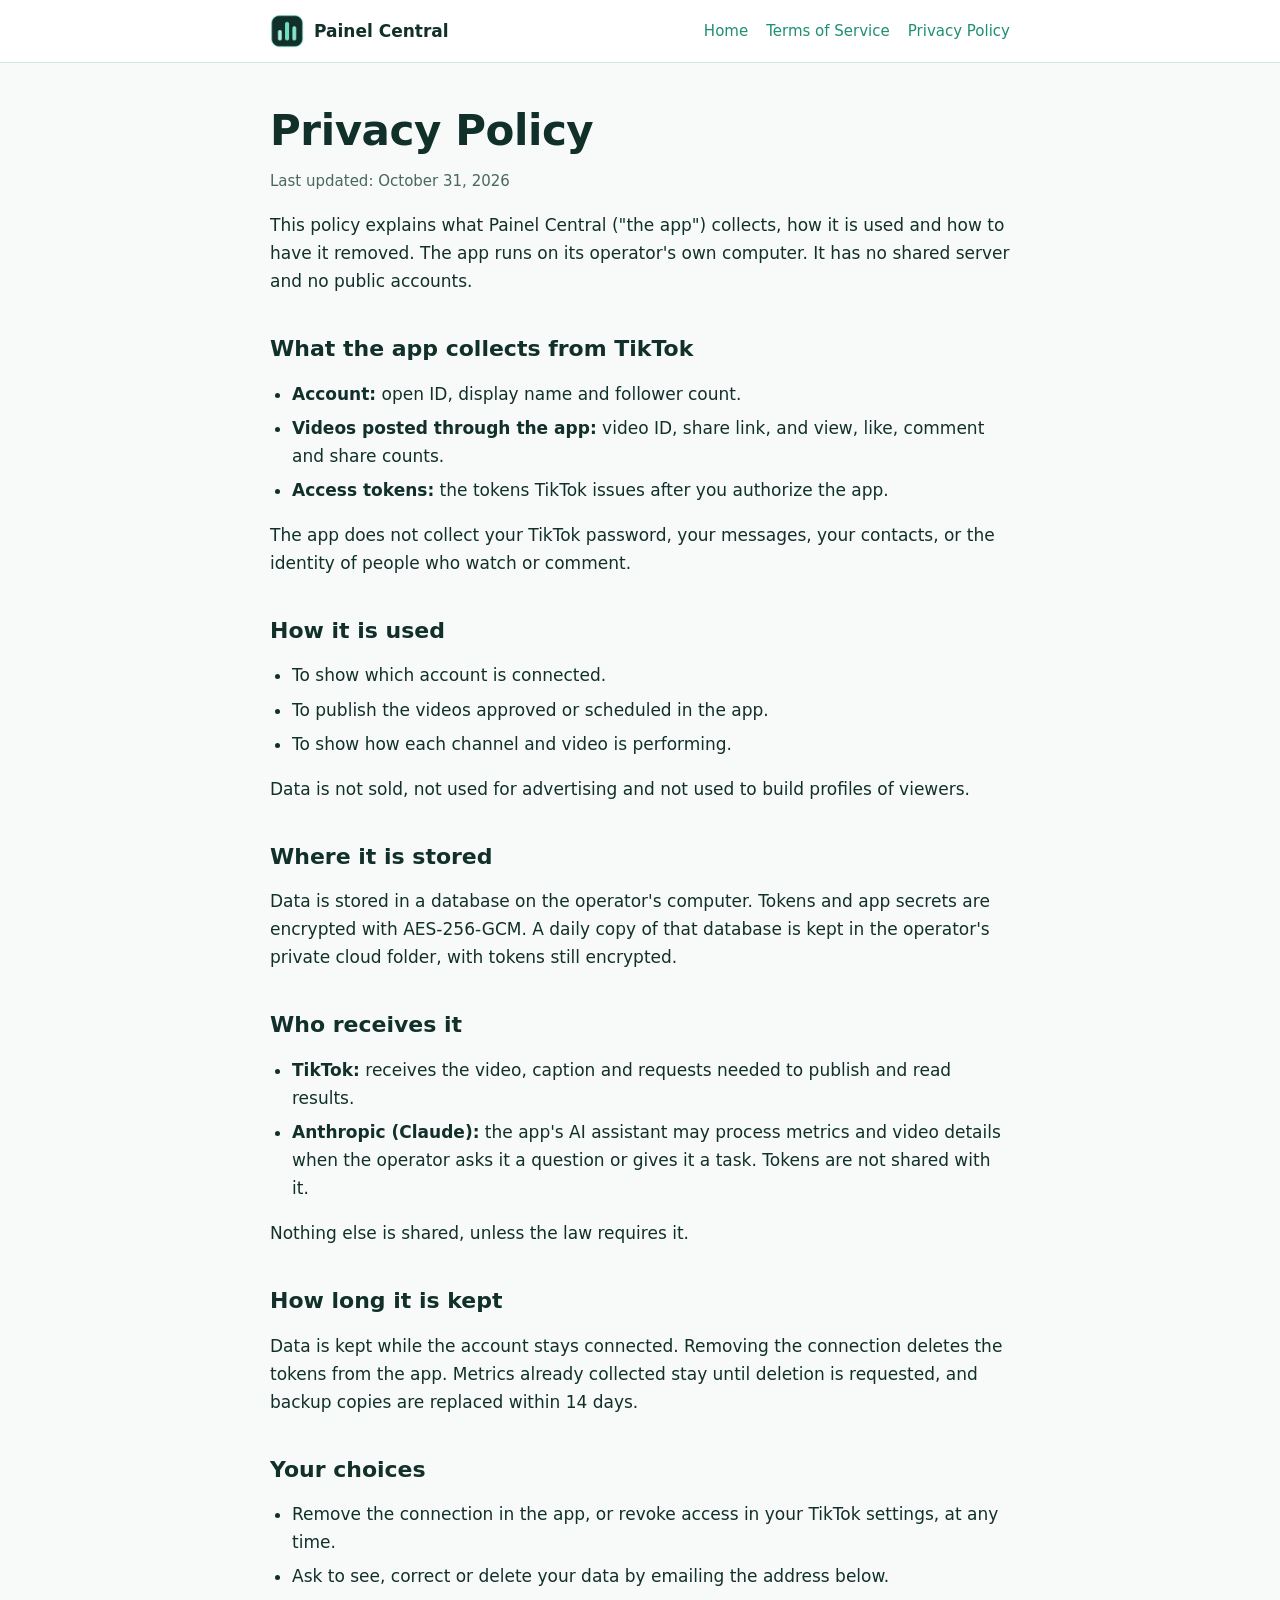
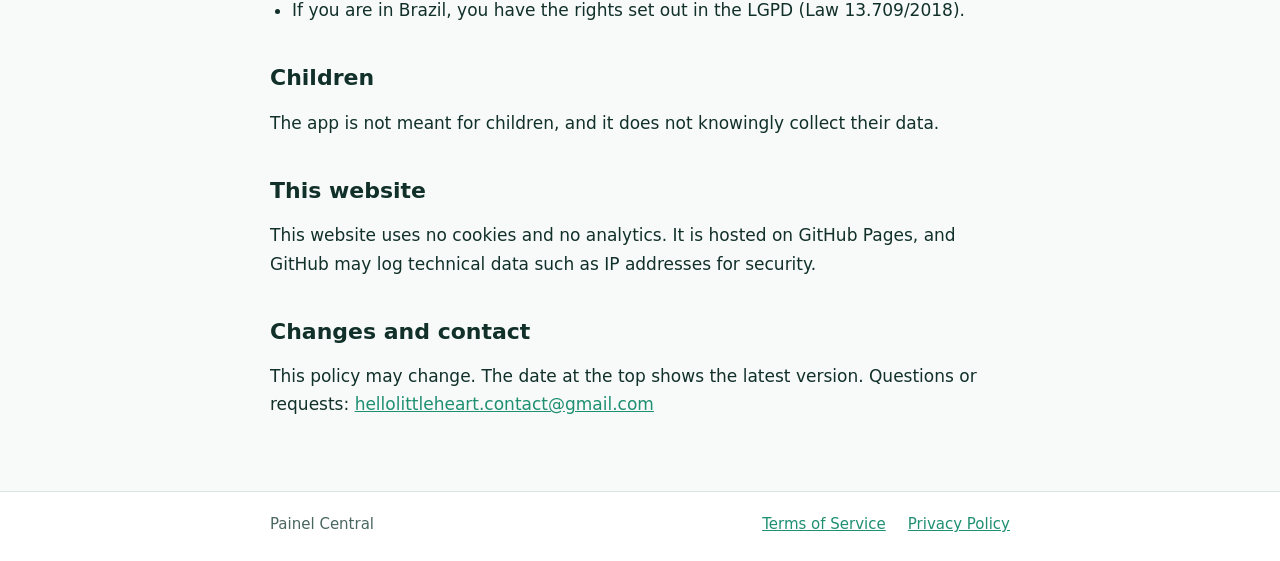
==== privacy.html @ 234d08e9 "Site publico do Painel Central: inicio, Termos e Privacidade Co-Authored-By: Claude Opus 5.5 <norepl" ====
<!doctype html>
<html lang="en">
<head>
  <meta charset="utf-8">
  <meta name="viewport" content="width=device-width, initial-scale=1">
  <title>Privacy Policy</title>
  <meta name="description" content="Privacy Policy for Painel Central.">
  <link rel="icon" href="icon.png">
  <link rel="stylesheet" href="style.css">
</head>
<body>
  <header>
    <div class="miolo">
      <a class="marca" href="index.html"><img src="icon.png" alt=""> Painel Central</a>
      <nav>
        <a href="index.html">Home</a>
        <a href="terms.html">Terms of Service</a>
        <a href="privacy.html">Privacy Policy</a>
      </nav>
    </div>
  </header>

  <main class="miolo">
    <h1>Privacy Policy</h1>
    <p class="data">Last updated: October 31, 2026</p>
    <p>This policy explains what Painel Central ("the app") collects, how it is used and how to have it removed. The app runs on its operator's own computer. It has no shared server and no public accounts.</p>

    <h2>What the app collects from TikTok</h2>
    <ul>
      <li><strong>Account:</strong> open ID, display name and follower count.</li>
      <li><strong>Videos posted through the app:</strong> video ID, share link, and view, like, comment and share counts.</li>
      <li><strong>Access tokens:</strong> the tokens TikTok issues after you authorize the app.</li>
    </ul>
    <p>The app does not collect your TikTok password, your messages, your contacts, or the identity of people who watch or comment.</p>

    <h2>How it is used</h2>
    <ul>
      <li>To show which account is connected.</li>
      <li>To publish the videos approved or scheduled in the app.</li>
      <li>To show how each channel and video is performing.</li>
    </ul>
    <p>Data is not sold, not used for advertising and not used to build profiles of viewers.</p>

    <h2>Where it is stored</h2>
    <p>Data is stored in a database on the operator's computer. Tokens and app secrets are encrypted with AES-256-GCM. A daily copy of that database is kept in the operator's private cloud folder, with tokens still encrypted.</p>

    <h2>Who receives it</h2>
    <ul>
      <li><strong>TikTok:</strong> receives the video, caption and requests needed to publish and read results.</li>
      <li><strong>Anthropic (Claude):</strong> the app's AI assistant may process metrics and video details when the operator asks it a question or gives it a task. Tokens are not shared with it.</li>
    </ul>
    <p>Nothing else is shared, unless the law requires it.</p>

    <h2>How long it is kept</h2>
    <p>Data is kept while the account stays connected. Removing the connection deletes the tokens from the app. Metrics already collected stay until deletion is requested, and backup copies are replaced within 14 days.</p>

    <h2>Your choices</h2>
    <ul>
      <li>Remove the connection in the app, or revoke access in your TikTok settings, at any time.</li>
      <li>Ask to see, correct or delete your data by emailing the address below.</li>
      <li>If you are in Brazil, you have the rights set out in the LGPD (Law 13.709/2018).</li>
    </ul>

    <h2>Children</h2>
    <p>The app is not meant for children, and it does not knowingly collect their data.</p>

    <h2>This website</h2>
    <p>This website uses no cookies and no analytics. It is hosted on GitHub Pages, and GitHub may log technical data such as IP addresses for security.</p>

    <h2>Changes and contact</h2>
    <p>This policy may change. The date at the top shows the latest version. Questions or requests: <a href="mailto:hellolittleheart.contact@gmail.com">hellolittleheart.contact@gmail.com</a></p>
  </main>

  <footer>
    <div class="miolo">
      <span>Painel Central</span>
      <a href="terms.html">Terms of Service</a>
      <a href="privacy.html">Privacy Policy</a>
    </div>
  </footer>
</body>
</html>
---- style.css ----
:root {
  --fundo: #f7faf8;
  --papel: #ffffff;
  --tinta: #12302a;
  --tinta-2: #4a6660;
  --linha: #d8e6e1;
  --menta: #1f8f72;
  --menta-clara: #dff5ee;
}
@media (prefers-color-scheme: dark) {
  :root {
    --fundo: #0c1f1b;
    --papel: #12302a;
    --tinta: #e6f4ef;
    --tinta-2: #a4c2ba;
    --linha: #24483f;
    --menta: #6fddbf;
    --menta-clara: #1a4238;
  }
}
* { box-sizing: border-box; }
html { -webkit-text-size-adjust: 100%; }
body {
  margin: 0;
  background: var(--fundo);
  color: var(--tinta);
  font: 17px/1.65 system-ui, -apple-system, "Segoe UI", Roboto, Arial, sans-serif;
}
a { color: var(--menta); }
.miolo { max-width: 780px; margin: 0 auto; padding: 0 20px; }

header { border-bottom: 1px solid var(--linha); background: var(--papel); }
header .miolo { display: flex; flex-wrap: wrap; align-items: center; gap: 8px 22px; padding-top: 14px; padding-bottom: 14px; }
.marca { display: flex; align-items: center; gap: 10px; margin-right: auto; color: var(--tinta); font-weight: 700; text-decoration: none; }
.marca img { width: 34px; height: 34px; }
nav { display: flex; flex-wrap: wrap; gap: 4px 18px; font-size: 15px; }
nav a { text-decoration: none; }
nav a:hover { text-decoration: underline; }

main.miolo { padding-top: 44px; padding-bottom: 56px; }
h1 { margin: 0 0 14px; font-size: clamp(30px, 6vw, 42px); line-height: 1.15; letter-spacing: -.01em; }
h2 { margin: 40px 0 8px; font-size: 22px; line-height: 1.25; }
.abertura { margin: 0; font-size: 19px; color: var(--tinta-2); }
.data { margin: 0 0 8px; font-size: 15px; color: var(--tinta-2); }
ul { padding-left: 22px; }
li { margin: 6px 0; }

.blocos { display: grid; grid-template-columns: repeat(auto-fit, minmax(280px, 1fr)); gap: 14px; margin: 18px 0 0; padding: 0; list-style: none; }
.blocos li { margin: 0; padding: 16px 18px; background: var(--papel); border: 1px solid var(--linha); border-radius: 12px; }
.blocos strong { display: block; margin-bottom: 2px; }

.aviso { margin: 22px 0 0; padding: 14px 18px; background: var(--menta-clara); border-radius: 12px; }

footer { border-top: 1px solid var(--linha); background: var(--papel); font-size: 15px; color: var(--tinta-2); }
footer .miolo { display: flex; flex-wrap: wrap; gap: 6px 22px; padding-top: 20px; padding-bottom: 24px; }
footer span { margin-right: auto; }
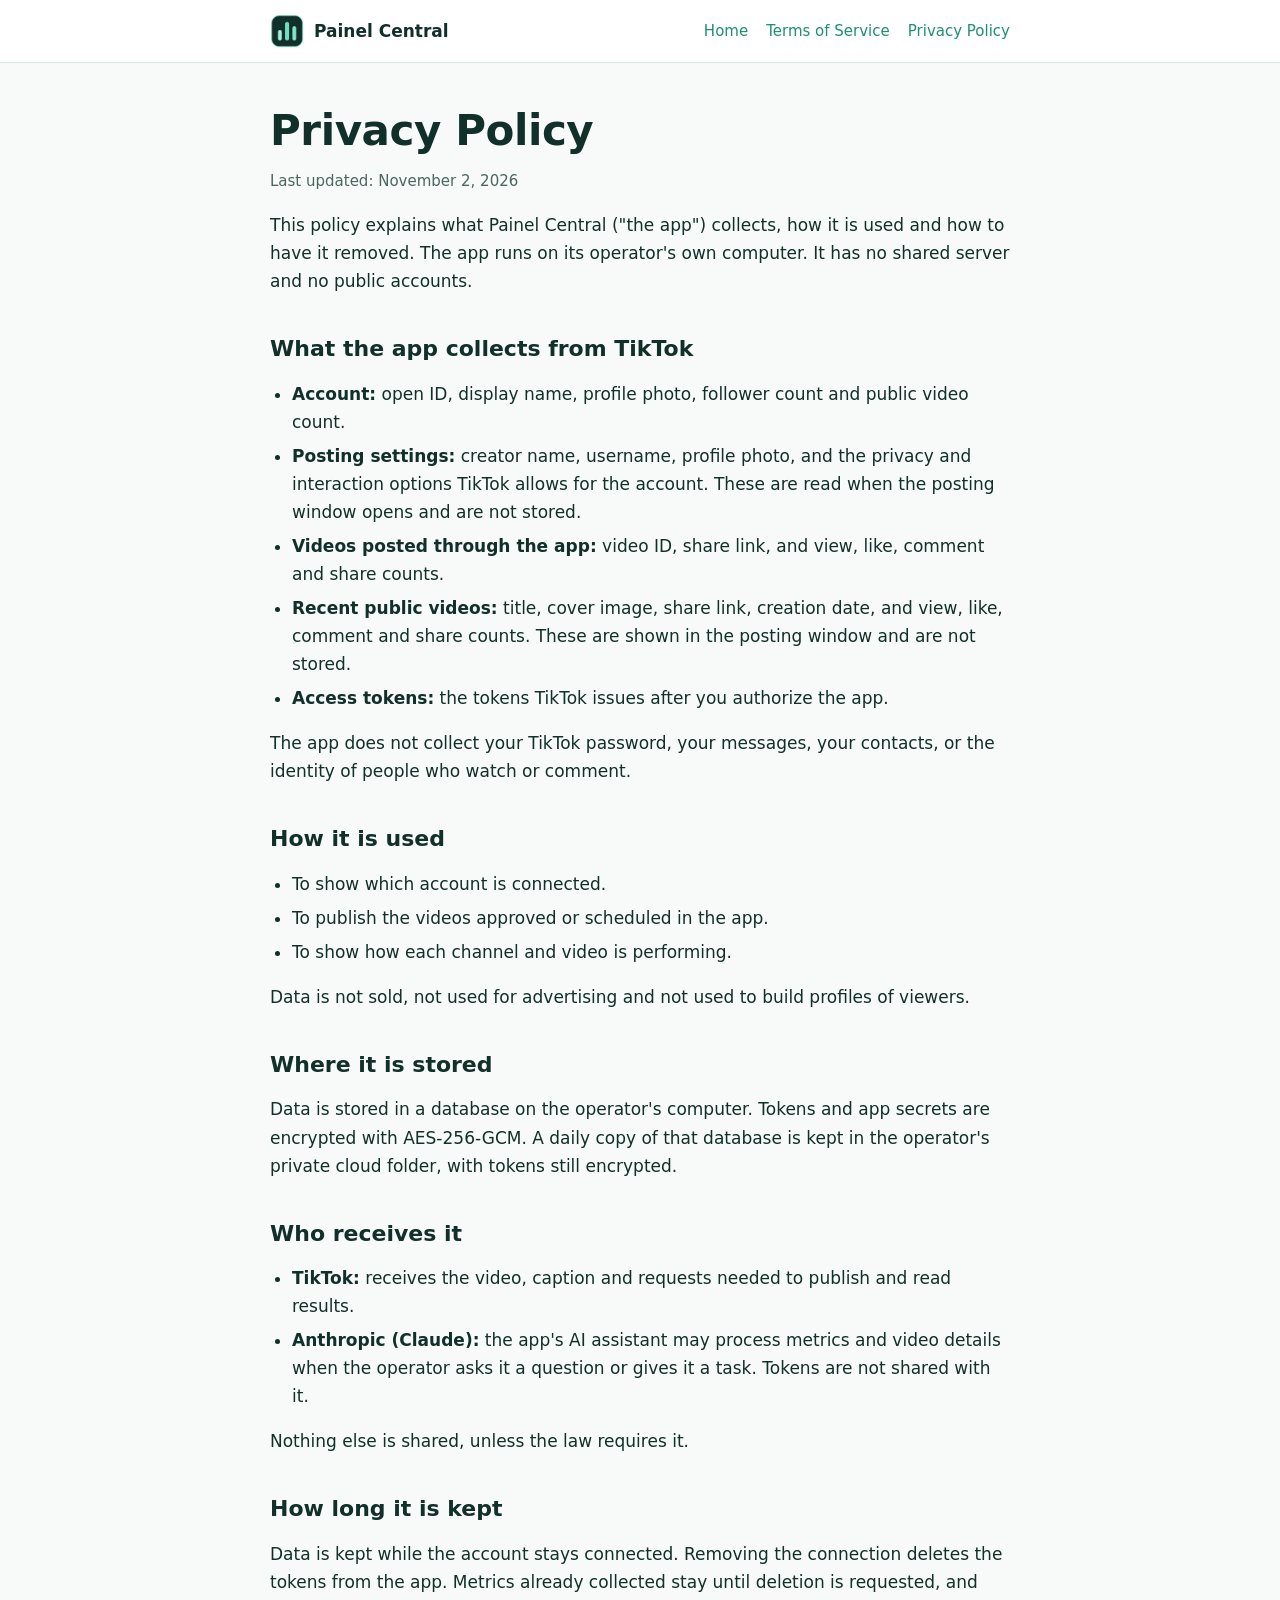
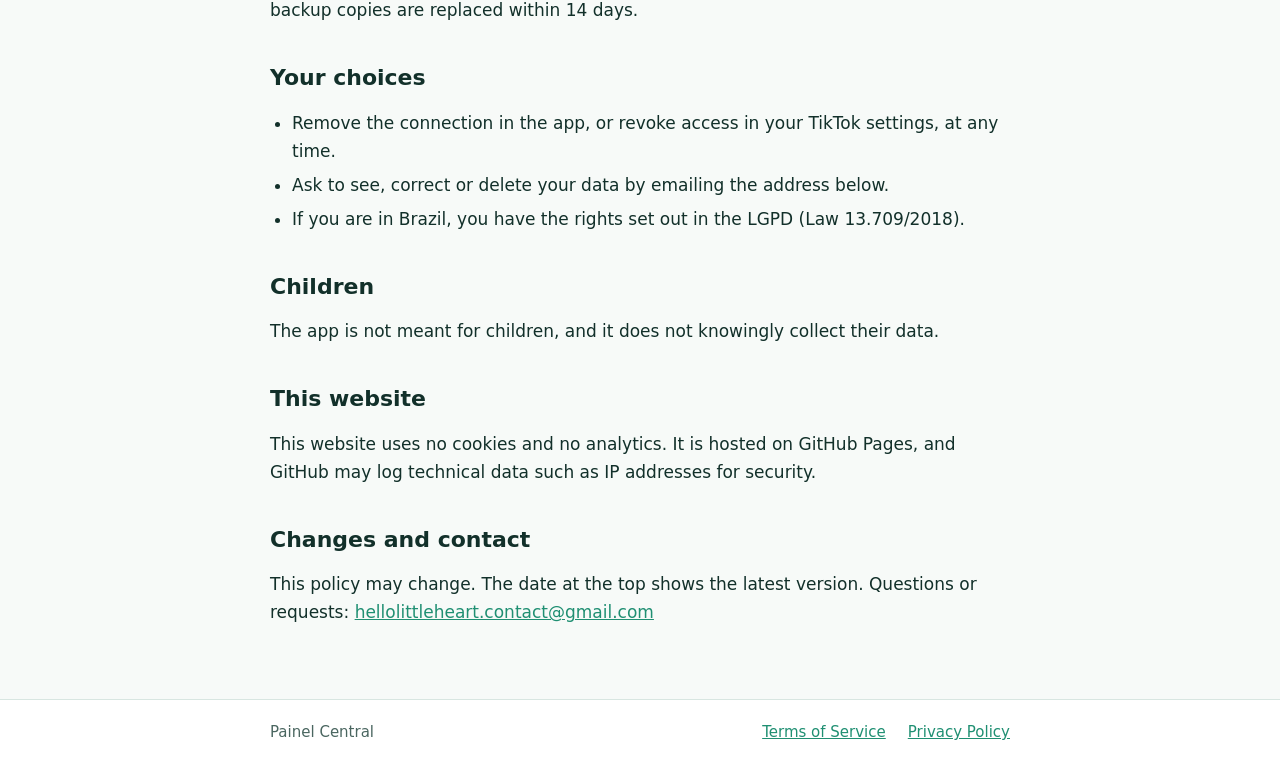
==== commit 2de3e7c0: "Privacidade e inicio listam todos os dados lidos do TikTok Co-Authored-By: Claude Opus 5.5 <noreply@" ====
--- a/privacy.html
+++ b/privacy.html
@@ -22,13 +22,15 @@
 
   <main class="miolo">
     <h1>Privacy Policy</h1>
-    <p class="data">Last updated: October 31, 2026</p>
+    <p class="data">Last updated: November 2, 2026</p>
     <p>This policy explains what Painel Central ("the app") collects, how it is used and how to have it removed. The app runs on its operator's own computer. It has no shared server and no public accounts.</p>
 
     <h2>What the app collects from TikTok</h2>
     <ul>
-      <li><strong>Account:</strong> open ID, display name and follower count.</li>
+      <li><strong>Account:</strong> open ID, display name, profile photo, follower count and public video count.</li>
+      <li><strong>Posting settings:</strong> creator name, username, profile photo, and the privacy and interaction options TikTok allows for the account. These are read when the posting window opens and are not stored.</li>
       <li><strong>Videos posted through the app:</strong> video ID, share link, and view, like, comment and share counts.</li>
+      <li><strong>Recent public videos:</strong> title, cover image, share link, creation date, and view, like, comment and share counts. These are shown in the posting window and are not stored.</li>
       <li><strong>Access tokens:</strong> the tokens TikTok issues after you authorize the app.</li>
     </ul>
     <p>The app does not collect your TikTok password, your messages, your contacts, or the identity of people who watch or comment.</p>
